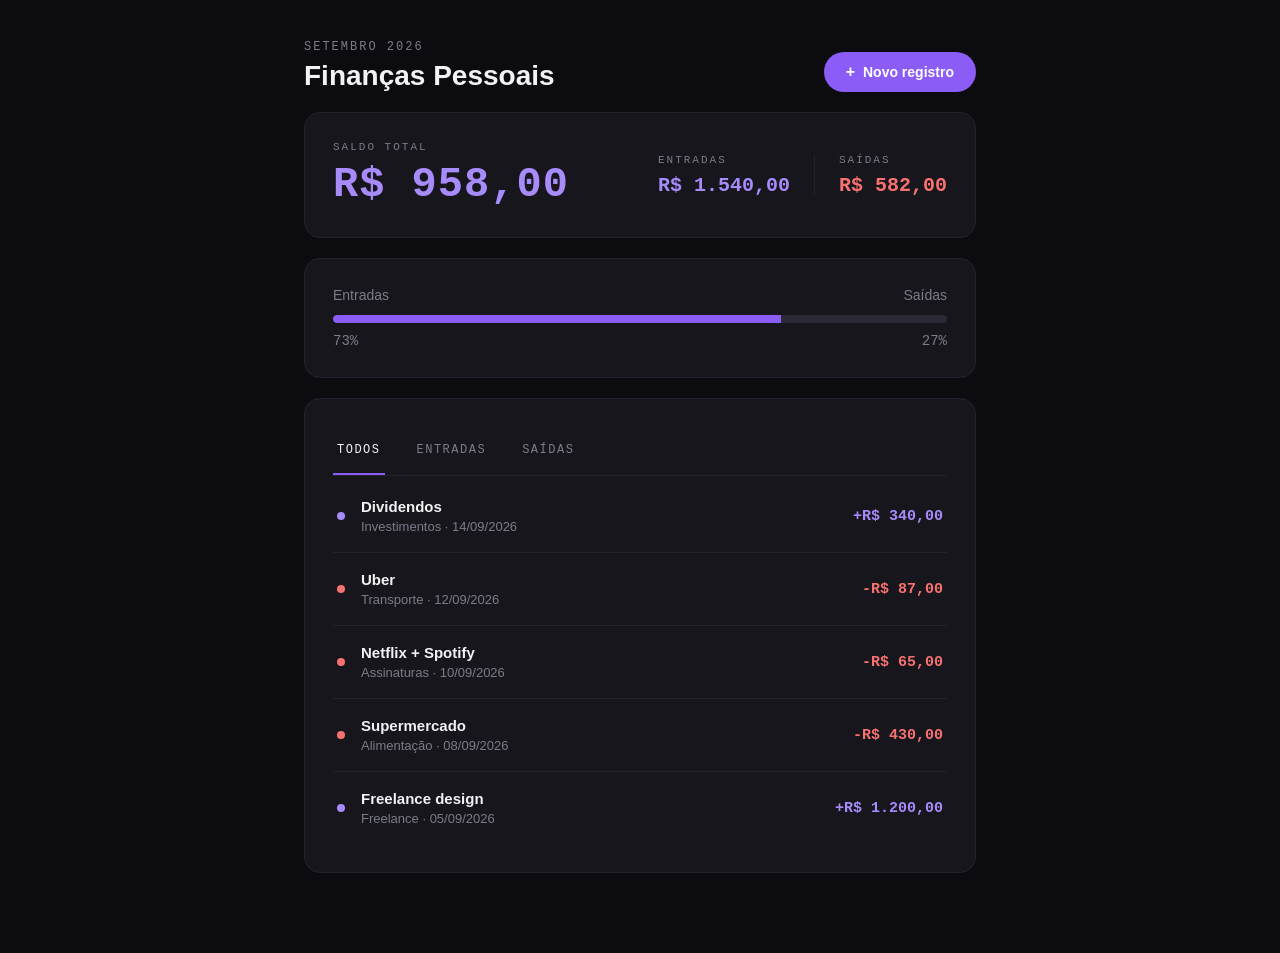
==== src/main/resources/static/index.html @ d1a6c5ca "add front end ao resources" ====
<!DOCTYPE html>
<html lang="pt-BR">
<head>
  <meta charset="UTF-8">
  <meta name="viewport" content="width=device-width, initial-scale=1.0">
  <title>Finanças Pessoais</title>
  <link rel="stylesheet" href="style.css">
</head>
<body>
<div class="dashboard">

  <header class="dashboard__header">
    <div>
      <p class="dashboard__month">Setembro 2026</p>
      <h1 class="dashboard__title">Finanças Pessoais</h1>
    </div>
    <button class="btn-primary" id="btnNovoRegistro">
      <span class="btn-primary__icon">+</span> Novo registro
    </button>
  </header>

  <section class="card card--saldo">
    <div class="saldo-principal">
      <p class="card__label">Saldo total</p>
      <p class="saldo-principal__valor" id="saldoTotal">R$ 0,00</p>
    </div>
    <div class="saldo-secundario">
      <div class="saldo-secundario__item">
        <p class="card__label">Entradas</p>
        <p class="valor valor--entrada" id="totalEntradas">R$ 0,00</p>
      </div>
      <div class="saldo-secundario__divisor"></div>
      <div class="saldo-secundario__item">
        <p class="card__label">Saídas</p>
        <p class="valor valor--saida" id="totalSaidas">R$ 0,00</p>
      </div>
    </div>
  </section>

  <section class="card card--progresso">
    <div class="progresso__legendas">
      <span>Entradas</span>
      <span>Saídas</span>
    </div>
    <div class="progresso__barra">
      <div class="progresso__preenchido" id="progressoBarra"></div>
    </div>
    <div class="progresso__percentuais">
      <span id="percentEntradas">0%</span>
      <span id="percentSaidas">0%</span>
    </div>
  </section>

  <section class="card card--lista">
    <nav class="tabs" id="tabs">
      <button class="tab tab--ativa" data-filtro="todos">Todos</button>
      <button class="tab" data-filtro="entrada">Entradas</button>
      <button class="tab" data-filtro="saida">Saídas</button>
    </nav>

    <ul class="lista-transacoes" id="listaTransacoes">
      <!-- itens gerados dinamicamente via script.js -->
    </ul>
  </section>

</div>

<div class="modal-overlay" id="modalOverlay">
  <div class="modal">
    <div class="modal__header">
      <h2>Novo registro</h2>
      <button class="modal__fechar" id="btnFecharModal">&times;</button>
    </div>

    <form id="formRegistro" class="modal__form">
      <label class="campo">
        <span>Nome</span>
        <input type="text" id="campoNome" required>
      </label>

      <label class="campo">
        <span>Valor</span>
        <input type="number" id="campoValor" min="0" step="0.01" required>
      </label>

      <label class="campo">
        <span>Data</span>
        <input type="date" id="campoData" required>
      </label>

      <label class="campo">
        <span>Descrição</span>
        <input type="text" id="campoDescricao">
      </label>

      <label class="campo">
        <span>Tipo</span>
        <select id="campoTipo" required>
          <option value="GANHO">Entrada (ganho)</option>
          <option value="GASTO">Saída (gasto)</option>
        </select>
      </label>

      <p class="modal__erro" id="modalErro"></p>

      <button type="submit" class="btn-primary modal__submit">Salvar</button>
    </form>
  </div>
</div>

<script src="script.js"></script>
</body>
</html>
---- src/main/resources/static/style.css ----
:root {
  --bg: #0c0c10;
  --bg-card: #16161c;
  --border: #232330;
  --text-primary: #f2f2f5;
  --text-muted: #7c7c8a;
  --roxo: #a78bfa;
  --roxo-forte: #8b5cf6;
  --vermelho: #f87171;
  --radius: 16px;
  --font-mono: 'Courier New', Courier, monospace;
  --font-base: -apple-system, BlinkMacSystemFont, 'Segoe UI', Roboto, sans-serif;
}

* {
  box-sizing: border-box;
  margin: 0;
  padding: 0;
}

body {
  background: var(--bg);
  color: var(--text-primary);
  font-family: var(--font-base);
  min-height: 100vh;
}

.dashboard {
  max-width: 720px;
  margin: 0 auto;
  padding: 40px 24px 80px;
  display: flex;
  flex-direction: column;
  gap: 20px;
}

/* Header */
.dashboard__header {
  display: flex;
  justify-content: space-between;
  align-items: flex-end;
}

.dashboard__month {
  font-family: var(--font-mono);
  font-size: 12px;
  letter-spacing: 2px;
  text-transform: uppercase;
  color: var(--text-muted);
  margin-bottom: 6px;
}

.dashboard__title {
  font-size: 28px;
  font-weight: 700;
}

.btn-primary {
  background: var(--roxo-forte);
  color: #fff;
  border: none;
  border-radius: 999px;
  padding: 12px 22px;
  font-size: 14px;
  font-weight: 600;
  cursor: pointer;
  display: inline-flex;
  align-items: center;
  gap: 8px;
  transition: background 0.15s ease;
}

.btn-primary:hover {
  background: #7c4feb;
}

.btn-primary__icon {
  font-size: 16px;
  line-height: 1;
}

/* Cards genéricos */
.card {
  background: var(--bg-card);
  border: 1px solid var(--border);
  border-radius: var(--radius);
  padding: 28px;
}

.card__label {
  font-family: var(--font-mono);
  font-size: 11px;
  letter-spacing: 2px;
  text-transform: uppercase;
  color: var(--text-muted);
  margin-bottom: 8px;
}

/* Card de saldo */
.card--saldo {
  display: flex;
  justify-content: space-between;
  align-items: center;
  flex-wrap: wrap;
  gap: 24px;
}

.saldo-principal__valor {
  font-family: var(--font-mono);
  font-size: 42px;
  font-weight: 700;
  color: var(--roxo);
  letter-spacing: 1px;
}

.saldo-secundario {
  display: flex;
  align-items: center;
  gap: 24px;
}

.saldo-secundario__divisor {
  width: 1px;
  height: 40px;
  background: var(--border);
}

.valor {
  font-family: var(--font-mono);
  font-size: 20px;
  font-weight: 700;
}

.valor--entrada {
  color: var(--roxo);
}

.valor--saida {
  color: var(--vermelho);
}

/* Card de progresso */
.progresso__legendas,
.progresso__percentuais {
  display: flex;
  justify-content: space-between;
  font-size: 14px;
  color: var(--text-muted);
}

.progresso__legendas {
  margin-bottom: 12px;
}

.progresso__percentuais {
  margin-top: 10px;
  font-family: var(--font-mono);
}

.progresso__barra {
  width: 100%;
  height: 8px;
  background: #2a2a35;
  border-radius: 999px;
  overflow: hidden;
}

.progresso__preenchido {
  height: 100%;
  background: var(--roxo-forte);
  border-radius: 999px 0 0 999px;
  transition: width 0.4s ease;
}

/* Tabs */
.tabs {
  display: flex;
  gap: 28px;
  border-bottom: 1px solid var(--border);
  margin-bottom: 4px;
}

.tab {
  background: none;
  border: none;
  color: var(--text-muted);
  font-family: var(--font-mono);
  font-size: 12px;
  letter-spacing: 1.5px;
  text-transform: uppercase;
  padding: 16px 4px;
  cursor: pointer;
  border-bottom: 2px solid transparent;
  transition: color 0.15s ease, border-color 0.15s ease;
}

.tab:hover {
  color: var(--text-primary);
}

.tab--ativa {
  color: var(--text-primary);
  border-bottom-color: var(--roxo-forte);
}

/* Lista de transações */
.lista-transacoes {
  list-style: none;
}

.transacao {
  display: flex;
  align-items: center;
  gap: 16px;
  padding: 18px 4px;
  border-bottom: 1px solid var(--border);
}

.transacao:last-child {
  border-bottom: none;
}

.transacao__marcador {
  width: 8px;
  height: 8px;
  border-radius: 50%;
  flex-shrink: 0;
}

.transacao__marcador--entrada {
  background: var(--roxo);
}

.transacao__marcador--saida {
  background: var(--vermelho);
}

.transacao__info {
  flex: 1;
}

.transacao__nome {
  font-weight: 600;
  font-size: 15px;
  margin-bottom: 4px;
}

.transacao__meta {
  font-size: 13px;
  color: var(--text-muted);
}

.transacao__valor {
  font-family: var(--font-mono);
  font-weight: 700;
  font-size: 15px;
}

/* Modal */
.modal-overlay {
  display: none;
  position: fixed;
  inset: 0;
  background: rgba(0, 0, 0, 0.6);
  align-items: center;
  justify-content: center;
  padding: 20px;
  z-index: 100;
}

.modal-overlay--aberto {
  display: flex;
}

.modal {
  background: var(--bg-card);
  border: 1px solid var(--border);
  border-radius: var(--radius);
  padding: 28px;
  width: 100%;
  max-width: 400px;
}

.modal__header {
  display: flex;
  justify-content: space-between;
  align-items: center;
  margin-bottom: 20px;
}

.modal__header h2 {
  font-size: 18px;
}

.modal__fechar {
  background: none;
  border: none;
  color: var(--text-muted);
  font-size: 22px;
  cursor: pointer;
  line-height: 1;
}

.modal__fechar:hover {
  color: var(--text-primary);
}

.modal__form {
  display: flex;
  flex-direction: column;
  gap: 14px;
}

.campo {
  display: flex;
  flex-direction: column;
  gap: 6px;
  font-size: 13px;
  color: var(--text-muted);
}

.campo input,
.campo select {
  background: var(--bg);
  border: 1px solid var(--border);
  border-radius: 8px;
  padding: 10px 12px;
  color: var(--text-primary);
  font-size: 14px;
  font-family: var(--font-base);
}

.campo input:focus,
.campo select:focus {
  outline: none;
  border-color: var(--roxo-forte);
}

.modal__submit {
  margin-top: 8px;
  justify-content: center;
}

.modal__erro {
  color: var(--vermelho);
  font-size: 13px;
  display: none;
}

.modal__erro--visivel {
  display: block;
}

/* Responsivo */
@media (max-width: 480px) {
  .dashboard__header {
    flex-direction: column;
    align-items: flex-start;
    gap: 16px;
  }

  .card--saldo {
    flex-direction: column;
    align-items: flex-start;
  }

  .saldo-principal__valor {
    font-size: 32px;
  }
}
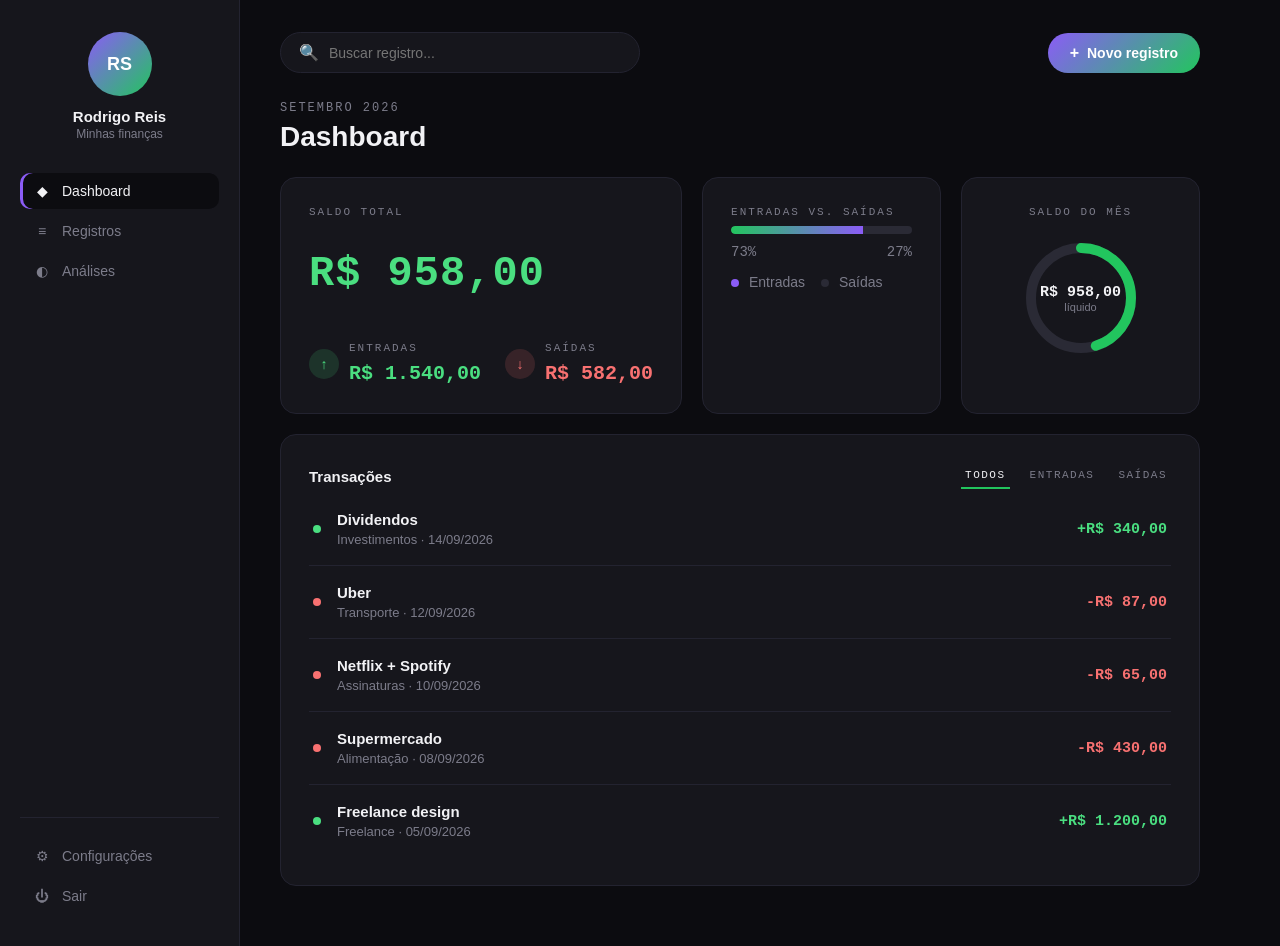
==== commit d7391c02: "muda frontend" ====
--- a/src/main/resources/static/index.html
+++ b/src/main/resources/static/index.html
@@ -7,62 +7,123 @@
   <link rel="stylesheet" href="style.css">
 </head>
 <body>
-<div class="dashboard">
+<div class="app">
 
-  <header class="dashboard__header">
-    <div>
-      <p class="dashboard__month">Setembro 2026</p>
-      <h1 class="dashboard__title">Finanças Pessoais</h1>
+  <aside class="sidebar">
+    <div class="sidebar__perfil">
+      <div class="avatar">RS</div>
+      <p class="sidebar__nome">Rodrigo Reis</p>
+      <p class="sidebar__cargo">Minhas finanças</p>
     </div>
-    <button class="btn-primary" id="btnNovoRegistro">
-      <span class="btn-primary__icon">+</span> Novo registro
-    </button>
-  </header>
 
-  <section class="card card--saldo">
-    <div class="saldo-principal">
-      <p class="card__label">Saldo total</p>
-      <p class="saldo-principal__valor" id="saldoTotal">R$ 0,00</p>
-    </div>
-    <div class="saldo-secundario">
-      <div class="saldo-secundario__item">
-        <p class="card__label">Entradas</p>
-        <p class="valor valor--entrada" id="totalEntradas">R$ 0,00</p>
-      </div>
-      <div class="saldo-secundario__divisor"></div>
-      <div class="saldo-secundario__item">
-        <p class="card__label">Saídas</p>
-        <p class="valor valor--saida" id="totalSaidas">R$ 0,00</p>
-      </div>
-    </div>
-  </section>
-
-  <section class="card card--progresso">
-    <div class="progresso__legendas">
-      <span>Entradas</span>
-      <span>Saídas</span>
-    </div>
-    <div class="progresso__barra">
-      <div class="progresso__preenchido" id="progressoBarra"></div>
-    </div>
-    <div class="progresso__percentuais">
-      <span id="percentEntradas">0%</span>
-      <span id="percentSaidas">0%</span>
-    </div>
-  </section>
-
-  <section class="card card--lista">
-    <nav class="tabs" id="tabs">
-      <button class="tab tab--ativa" data-filtro="todos">Todos</button>
-      <button class="tab" data-filtro="entrada">Entradas</button>
-      <button class="tab" data-filtro="saida">Saídas</button>
+    <nav class="sidebar__nav">
+      <a href="#" class="sidebar__item sidebar__item--ativo">
+        <span class="sidebar__icone">◆</span> Dashboard
+      </a>
+      <a href="#" class="sidebar__item">
+        <span class="sidebar__icone">≡</span> Registros
+      </a>
+      <a href="#" class="sidebar__item">
+        <span class="sidebar__icone">◐</span> Análises
+      </a>
     </nav>
 
-    <ul class="lista-transacoes" id="listaTransacoes">
-      <!-- itens gerados dinamicamente via script.js -->
-    </ul>
-  </section>
+    <div class="sidebar__rodape">
+      <a href="#" class="sidebar__item">
+        <span class="sidebar__icone">⚙</span> Configurações
+      </a>
+      <a href="login.html" class="sidebar__item">
+        <span class="sidebar__icone">⏻</span> Sair
+      </a>
+    </div>
+  </aside>
 
+  <main class="conteudo">
+
+    <div class="topbar">
+      <div class="topbar__busca">
+        <span>🔍</span>
+        <input type="text" placeholder="Buscar registro...">
+      </div>
+      <button class="btn-primary" id="btnNovoRegistro">
+        <span class="btn-primary__icon">+</span> Novo registro
+      </button>
+    </div>
+
+    <div class="conteudo__header">
+      <p class="dashboard__month">Setembro 2026</p>
+      <h1 class="dashboard__title">Dashboard</h1>
+    </div>
+
+    <div class="grid-cards">
+
+      <section class="card card--saldo card--destaque">
+        <p class="card__label">Saldo total</p>
+        <p class="saldo-principal__valor" id="saldoTotal">R$ 0,00</p>
+        <div class="saldo-secundario">
+          <div class="saldo-secundario__item">
+            <span class="badge badge--entrada">↑</span>
+            <div>
+              <p class="card__label">Entradas</p>
+              <p class="valor valor--entrada" id="totalEntradas">R$ 0,00</p>
+            </div>
+          </div>
+          <div class="saldo-secundario__item">
+            <span class="badge badge--saida">↓</span>
+            <div>
+              <p class="card__label">Saídas</p>
+              <p class="valor valor--saida" id="totalSaidas">R$ 0,00</p>
+            </div>
+          </div>
+        </div>
+      </section>
+
+      <section class="card card--progresso">
+        <p class="card__label">Entradas vs. Saídas</p>
+        <div class="progresso__barra">
+          <div class="progresso__preenchido" id="progressoBarra"></div>
+        </div>
+        <div class="progresso__percentuais">
+          <span id="percentEntradas">0%</span>
+          <span id="percentSaidas">0%</span>
+        </div>
+        <div class="progresso__legendas">
+          <span><i class="dot dot--roxo"></i> Entradas</span>
+          <span><i class="dot dot--cinza"></i> Saídas</span>
+        </div>
+      </section>
+
+      <section class="card card--anel">
+        <p class="card__label">Saldo do mês</p>
+        <div class="anel-wrapper">
+          <svg viewBox="0 0 120 120" class="anel">
+            <circle cx="60" cy="60" r="50" class="anel__fundo" />
+            <circle cx="60" cy="60" r="50" class="anel__preenchido" id="anelPreenchido" />
+          </svg>
+          <div class="anel__valor">
+            <p id="anelSaldo">R$ 0,00</p>
+            <span>líquido</span>
+          </div>
+        </div>
+      </section>
+
+      <section class="card card--lista card--transacoes">
+        <div class="card__topo">
+          <p class="card__titulo">Transações</p>
+          <nav class="tabs" id="tabs">
+            <button class="tab tab--ativa" data-filtro="todos">Todos</button>
+            <button class="tab" data-filtro="entrada">Entradas</button>
+            <button class="tab" data-filtro="saida">Saídas</button>
+          </nav>
+        </div>
+
+        <ul class="lista-transacoes" id="listaTransacoes">
+          <!-- itens gerados dinamicamente via script.js -->
+        </ul>
+      </section>
+
+    </div>
+  </main>
 </div>
 
 <div class="modal-overlay" id="modalOverlay">
--- a/src/main/resources/static/style.css
+++ b/src/main/resources/static/style.css
@@ -6,6 +6,8 @@
   --text-muted: #7c7c8a;
   --roxo: #a78bfa;
   --roxo-forte: #8b5cf6;
+  --verde: #4ade80;
+  --verde-forte: #22c55e;
   --vermelho: #f87171;
   --radius: 16px;
   --font-mono: 'Courier New', Courier, monospace;
@@ -56,7 +58,7 @@
 }
 
 .btn-primary {
-  background: var(--roxo-forte);
+  background: linear-gradient(135deg, var(--roxo-forte), var(--verde-forte));
   color: #fff;
   border: none;
   border-radius: 999px;
@@ -67,11 +69,11 @@
   display: inline-flex;
   align-items: center;
   gap: 8px;
-  transition: background 0.15s ease;
+  transition: filter 0.15s ease;
 }
 
 .btn-primary:hover {
-  background: #7c4feb;
+  filter: brightness(1.1);
 }
 
 .btn-primary__icon {
@@ -109,7 +111,7 @@
   font-family: var(--font-mono);
   font-size: 42px;
   font-weight: 700;
-  color: var(--roxo);
+  color: var(--verde);
   letter-spacing: 1px;
 }
 
@@ -132,7 +134,7 @@
 }
 
 .valor--entrada {
-  color: var(--roxo);
+  color: var(--verde);
 }
 
 .valor--saida {
@@ -167,7 +169,7 @@
 
 .progresso__preenchido {
   height: 100%;
-  background: var(--roxo-forte);
+  background: linear-gradient(90deg, var(--verde-forte), var(--roxo-forte));
   border-radius: 999px 0 0 999px;
   transition: width 0.4s ease;
 }
@@ -200,7 +202,7 @@
 
 .tab--ativa {
   color: var(--text-primary);
-  border-bottom-color: var(--roxo-forte);
+  border-bottom-color: var(--verde-forte);
 }
 
 /* Lista de transações */
@@ -228,7 +230,7 @@
 }
 
 .transacao__marcador--entrada {
-  background: var(--roxo);
+  background: var(--verde);
 }
 
 .transacao__marcador--saida {
@@ -351,7 +353,382 @@
   display: block;
 }
 
+/* Tela de login */
+.login-page {
+  min-height: 100vh;
+  display: flex;
+  align-items: center;
+  justify-content: center;
+  padding: 20px;
+}
+
+.login-card {
+  background: var(--bg-card);
+  border: 1px solid var(--border);
+  border-radius: var(--radius);
+  padding: 36px;
+  width: 100%;
+  max-width: 360px;
+}
+
+.login-card__titulo {
+  font-size: 26px;
+  font-weight: 700;
+  margin: 6px 0 24px;
+}
+
+.login-card__rodape {
+  margin-top: 20px;
+  font-size: 13px;
+  color: var(--text-muted);
+  text-align: center;
+}
+
+.login-card__rodape a {
+  color: var(--verde);
+  text-decoration: none;
+  font-weight: 600;
+}
+
+.login-card__rodape a:hover {
+  text-decoration: underline;
+}
+
+/* Layout geral: sidebar + conteúdo */
+.app {
+  display: flex;
+  min-height: 100vh;
+}
+
+.sidebar {
+  width: 240px;
+  flex-shrink: 0;
+  background: var(--bg-card);
+  border-right: 1px solid var(--border);
+  padding: 32px 20px;
+  display: flex;
+  flex-direction: column;
+  gap: 32px;
+}
+
+.sidebar__perfil {
+  text-align: center;
+}
+
+.avatar {
+  width: 64px;
+  height: 64px;
+  border-radius: 50%;
+  background: linear-gradient(135deg, var(--roxo-forte), var(--verde-forte));
+  display: flex;
+  align-items: center;
+  justify-content: center;
+  font-weight: 700;
+  font-size: 18px;
+  color: #fff;
+  margin: 0 auto 12px;
+}
+
+.sidebar__nome {
+  font-weight: 600;
+  font-size: 15px;
+}
+
+.sidebar__cargo {
+  font-size: 12px;
+  color: var(--text-muted);
+  margin-top: 2px;
+}
+
+.sidebar__nav,
+.sidebar__rodape {
+  display: flex;
+  flex-direction: column;
+  gap: 4px;
+}
+
+.sidebar__rodape {
+  margin-top: auto;
+  border-top: 1px solid var(--border);
+  padding-top: 20px;
+}
+
+.sidebar__item {
+  display: flex;
+  align-items: center;
+  gap: 12px;
+  padding: 10px 14px;
+  border-radius: 10px;
+  color: var(--text-muted);
+  text-decoration: none;
+  font-size: 14px;
+  font-weight: 500;
+  transition: background 0.15s ease, color 0.15s ease;
+}
+
+.sidebar__item:hover {
+  background: var(--bg);
+  color: var(--text-primary);
+}
+
+.sidebar__item--ativo {
+  background: var(--bg);
+  color: var(--text-primary);
+  box-shadow: inset 3px 0 0 var(--roxo-forte);
+}
+
+.sidebar__icone {
+  font-size: 14px;
+  width: 16px;
+  text-align: center;
+}
+
+/* Conteúdo principal */
+.conteudo {
+  flex: 1;
+  padding: 32px 40px 60px;
+  max-width: 1000px;
+}
+
+.topbar {
+  display: flex;
+  justify-content: space-between;
+  align-items: center;
+  gap: 20px;
+  margin-bottom: 28px;
+}
+
+.topbar__busca {
+  flex: 1;
+  max-width: 360px;
+  display: flex;
+  align-items: center;
+  gap: 10px;
+  background: var(--bg-card);
+  border: 1px solid var(--border);
+  border-radius: 999px;
+  padding: 10px 18px;
+}
+
+.topbar__busca input {
+  background: none;
+  border: none;
+  color: var(--text-primary);
+  font-size: 14px;
+  outline: none;
+  width: 100%;
+}
+
+.conteudo__header {
+  margin-bottom: 24px;
+}
+
+/* Grid de cards */
+.grid-cards {
+  display: grid;
+  grid-template-columns: 1.4fr 1fr 1fr;
+  gap: 20px;
+}
+
+.card--destaque {
+  grid-column: 1;
+  grid-row: 1;
+}
+
+.card--progresso {
+  grid-column: 2;
+  grid-row: 1;
+}
+
+.card--anel {
+  grid-column: 3;
+  grid-row: 1;
+}
+
+.card--transacoes {
+  grid-column: 1 / -1;
+}
+
+/* Card de saldo em destaque */
+.card--destaque .saldo-secundario {
+  display: flex;
+  gap: 24px;
+  margin-top: 20px;
+}
+
+.card--destaque .saldo-secundario__item {
+  display: flex;
+  align-items: center;
+  gap: 10px;
+}
+
+.badge {
+  width: 30px;
+  height: 30px;
+  border-radius: 50%;
+  display: flex;
+  align-items: center;
+  justify-content: center;
+  font-size: 14px;
+  font-weight: 700;
+  flex-shrink: 0;
+}
+
+.badge--entrada {
+  background: rgba(74, 222, 128, 0.15);
+  color: var(--verde);
+}
+
+.badge--saida {
+  background: rgba(248, 113, 113, 0.15);
+  color: var(--vermelho);
+}
+
+/* Card de progresso — ajustes de ordem visual */
+.card--progresso .progresso__legendas {
+  margin-top: 14px;
+  margin-bottom: 0;
+  justify-content: flex-start;
+  gap: 16px;
+}
+
+.dot {
+  display: inline-block;
+  width: 8px;
+  height: 8px;
+  border-radius: 50%;
+  margin-right: 6px;
+}
+
+.dot--roxo {
+  background: var(--roxo-forte);
+}
+
+.dot--cinza {
+  background: #2a2a35;
+}
+
+/* Card de anel (donut) */
+.card--anel {
+  display: flex;
+  flex-direction: column;
+  align-items: center;
+}
+
+.anel-wrapper {
+  position: relative;
+  width: 120px;
+  height: 120px;
+  margin-top: 12px;
+}
+
+.anel {
+  width: 100%;
+  height: 100%;
+  transform: rotate(-90deg);
+}
+
+.anel__fundo {
+  fill: none;
+  stroke: #2a2a35;
+  stroke-width: 10;
+}
+
+.anel__preenchido {
+  fill: none;
+  stroke: var(--verde-forte);
+  stroke-width: 10;
+  stroke-linecap: round;
+  stroke-dasharray: 314;
+  stroke-dashoffset: 314;
+  transition: stroke-dashoffset 0.5s ease;
+}
+
+.anel__valor {
+  position: absolute;
+  inset: 0;
+  display: flex;
+  flex-direction: column;
+  align-items: center;
+  justify-content: center;
+  text-align: center;
+}
+
+.anel__valor p {
+  font-family: var(--font-mono);
+  font-weight: 700;
+  font-size: 15px;
+}
+
+.anel__valor span {
+  font-size: 11px;
+  color: var(--text-muted);
+}
+
+/* Card de transações — ajustes de topo */
+.card__topo {
+  display: flex;
+  justify-content: space-between;
+  align-items: center;
+  margin-bottom: 4px;
+}
+
+.card__titulo {
+  font-weight: 600;
+  font-size: 15px;
+}
+
+.card--transacoes .tabs {
+  border-bottom: none;
+  margin-bottom: 0;
+  gap: 16px;
+}
+
+.card--transacoes .tab {
+  padding: 6px 4px;
+  font-size: 11px;
+}
+
 /* Responsivo */
+@media (max-width: 900px) {
+  .app {
+    flex-direction: column;
+  }
+
+  .sidebar {
+    width: 100%;
+    flex-direction: row;
+    align-items: center;
+    padding: 16px 20px;
+    gap: 16px;
+    overflow-x: auto;
+  }
+
+  .sidebar__perfil,
+  .sidebar__rodape {
+    display: none;
+  }
+
+  .sidebar__nav {
+    flex-direction: row;
+  }
+
+  .conteudo {
+    padding: 24px 20px 60px;
+  }
+
+  .grid-cards {
+    grid-template-columns: 1fr;
+  }
+
+  .card--destaque,
+  .card--progresso,
+  .card--anel,
+  .card--transacoes {
+    grid-column: 1;
+  }
+}
+
 @media (max-width: 480px) {
   .dashboard__header {
     flex-direction: column;
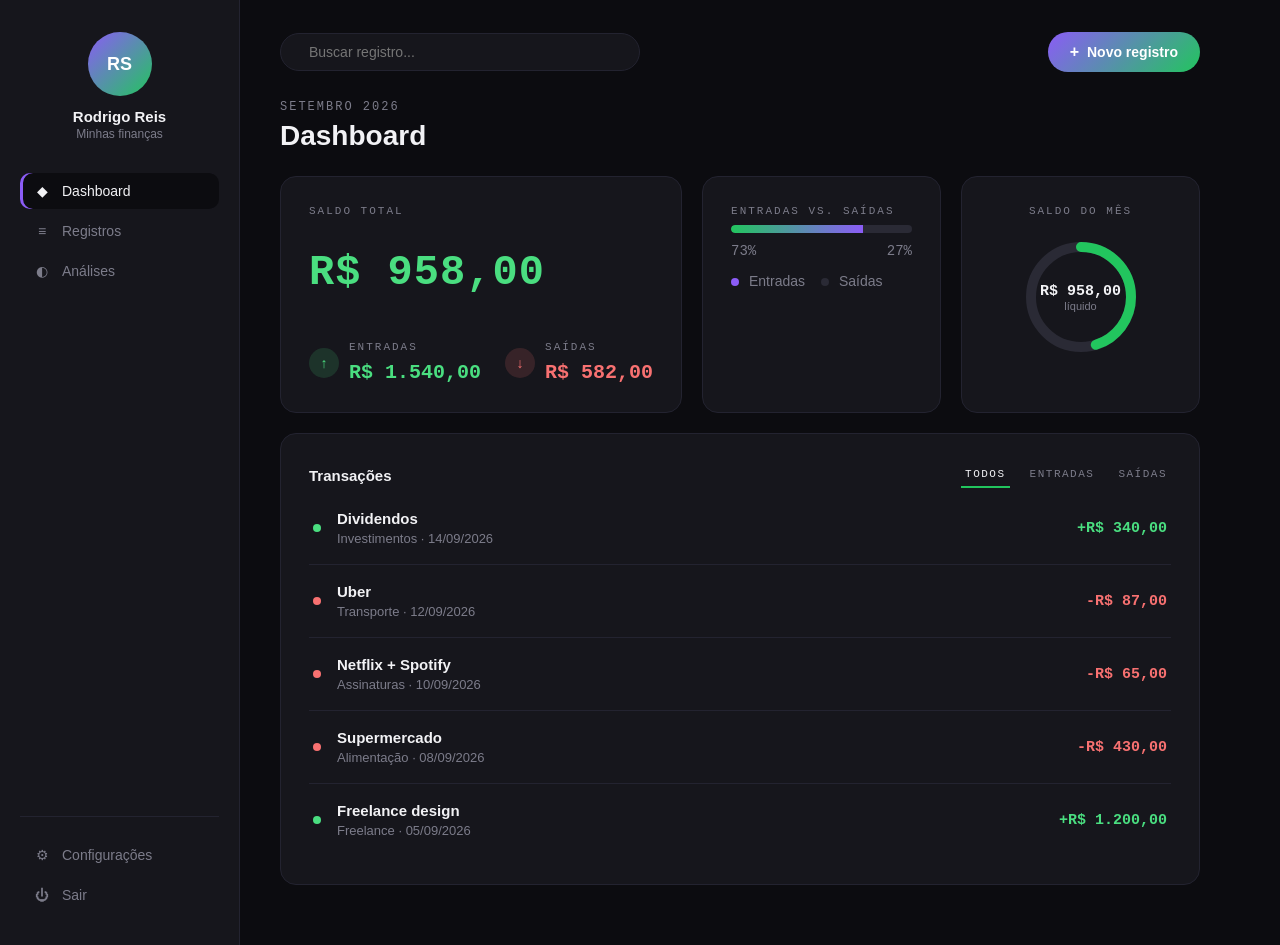
==== commit 51d7a693: "corrige adicionar registro" ====
--- a/src/main/resources/static/index.html
+++ b/src/main/resources/static/index.html
@@ -42,7 +42,7 @@
 
     <div class="topbar">
       <div class="topbar__busca">
-        <span>🔍</span>
+        <span></span>
         <input type="text" placeholder="Buscar registro...">
       </div>
       <button class="btn-primary" id="btnNovoRegistro">
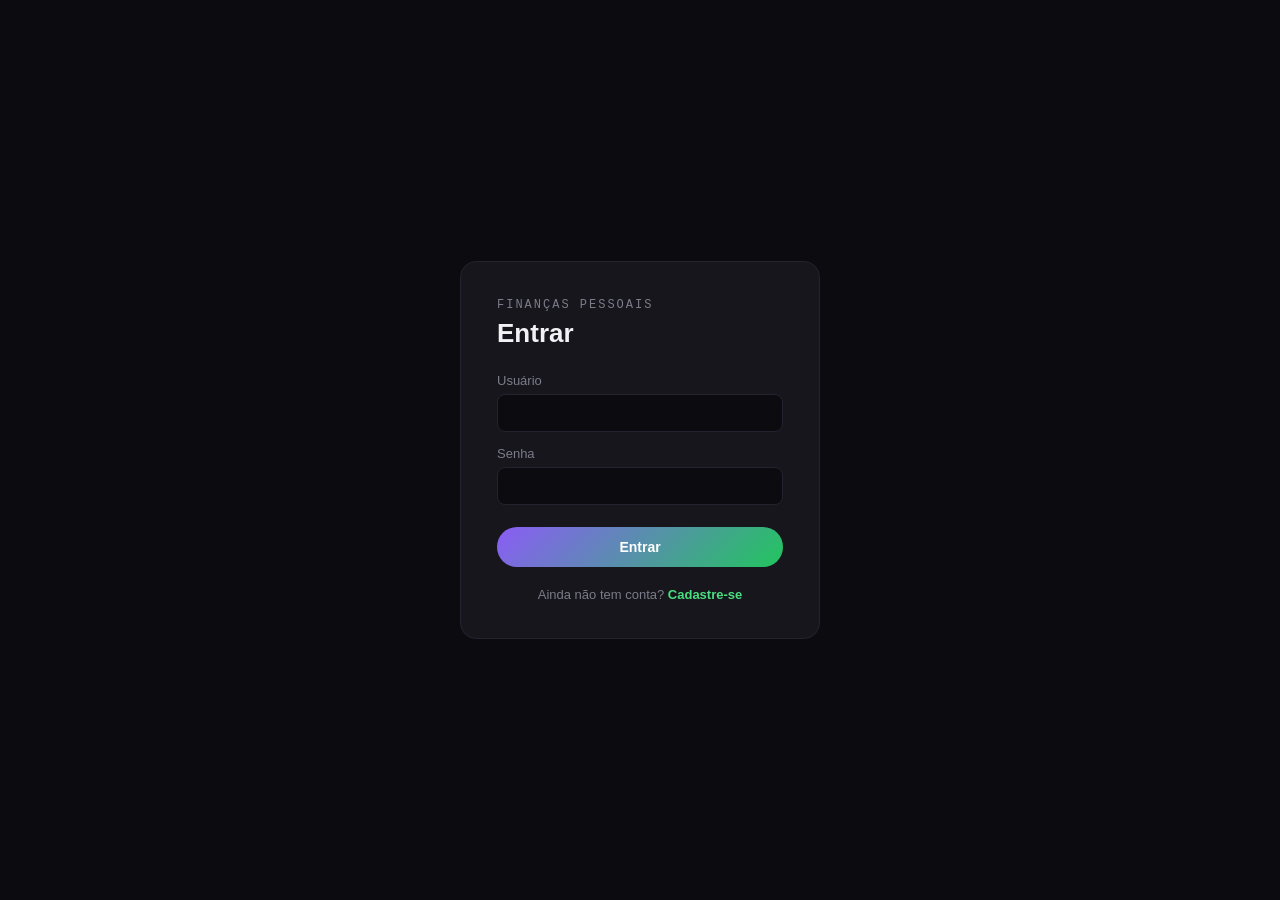
==== commit 4a44f836: "frontend obriga a fazer login" ====
--- a/src/main/resources/static/index.html
+++ b/src/main/resources/static/index.html
@@ -32,7 +32,7 @@
       <a href="#" class="sidebar__item">
         <span class="sidebar__icone">⚙</span> Configurações
       </a>
-      <a href="login.html" class="sidebar__item">
+      <a href="#" class="sidebar__item" id="btnSair">
         <span class="sidebar__icone">⏻</span> Sair
       </a>
     </div>
@@ -42,7 +42,7 @@
 
     <div class="topbar">
       <div class="topbar__busca">
-        <span></span>
+        <span>🔍</span>
         <input type="text" placeholder="Buscar registro...">
       </div>
       <button class="btn-primary" id="btnNovoRegistro">
